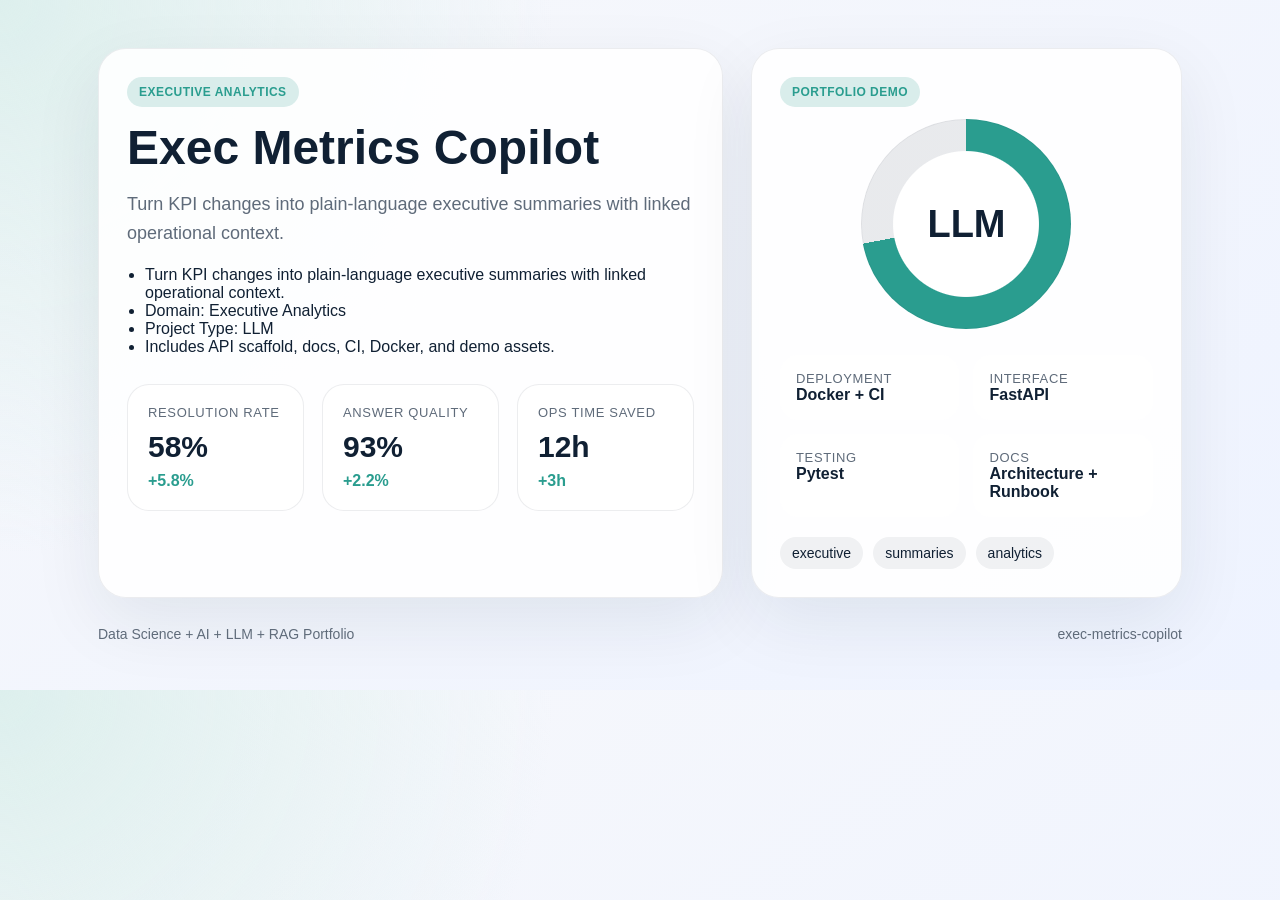
==== demo/index.html @ 7543a05c "Publish production-ready portfolio project" ====
<!doctype html>
        <html lang="en">
        <head>
          <meta charset="utf-8">
          <meta name="viewport" content="width=device-width, initial-scale=1">
          <title>Exec Metrics Copilot</title>
          <style>
            :root {
              --accent: #2a9d8f;
              --ink: #102033;
              --muted: #5f6b7a;
              --card: rgba(255,255,255,0.88);
              --bg-1: #f7f8fb;
              --bg-2: #eef3ff;
            }
            * { box-sizing: border-box; }
            body {
              margin: 0;
              font-family: "Avenir Next", "Segoe UI", sans-serif;
              color: var(--ink);
              background:
                radial-gradient(circle at top left, color-mix(in srgb, var(--accent) 16%, white), transparent 38%),
                linear-gradient(145deg, var(--bg-1), var(--bg-2));
            }
            main {
              max-width: 1180px;
              margin: 0 auto;
              padding: 48px;
            }
            .hero {
              display: grid;
              grid-template-columns: 1.45fr 1fr;
              gap: 28px;
              align-items: stretch;
            }
            .panel {
              background: var(--card);
              border: 1px solid rgba(16, 32, 51, 0.08);
              border-radius: 28px;
              padding: 28px;
              box-shadow: 0 24px 70px rgba(16, 32, 51, 0.08);
            }
            .eyebrow {
              display: inline-flex;
              padding: 8px 12px;
              border-radius: 999px;
              background: color-mix(in srgb, var(--accent) 18%, white);
              color: var(--accent);
              font-weight: 700;
              letter-spacing: 0.04em;
              text-transform: uppercase;
              font-size: 12px;
            }
            h1 {
              font-size: 48px;
              line-height: 1.03;
              margin: 16px 0 18px;
            }
            p {
              color: var(--muted);
              font-size: 18px;
              line-height: 1.6;
              margin: 0 0 18px;
            }
            ul {
              margin: 18px 0 0;
              padding-left: 18px;
              color: var(--ink);
            }
            .cards {
              display: grid;
              grid-template-columns: repeat(3, 1fr);
              gap: 18px;
              margin-top: 28px;
            }
            .card {
              background: white;
              border-radius: 22px;
              padding: 20px;
              border: 1px solid rgba(16, 32, 51, 0.08);
            }
            .card span, .meta span {
              display: block;
              color: var(--muted);
              font-size: 13px;
              text-transform: uppercase;
              letter-spacing: 0.05em;
            }
            .card strong {
              display: block;
              font-size: 30px;
              margin: 10px 0 8px;
            }
            .card em {
              color: var(--accent);
              font-style: normal;
              font-weight: 700;
            }
            .visual {
              min-height: 100%;
              display: flex;
              flex-direction: column;
              justify-content: space-between;
            }
            .ring {
              width: 210px;
              height: 210px;
              margin: 12px auto 26px;
              border-radius: 50%;
              background:
                radial-gradient(circle closest-side, white 69%, transparent 70%),
                conic-gradient(var(--accent) 0 72%, rgba(16, 32, 51, 0.09) 72% 100%);
              display: grid;
              place-items: center;
              box-shadow: inset 0 0 0 1px rgba(16, 32, 51, 0.05);
            }
            .ring strong {
              font-size: 38px;
            }
            .meta {
              display: grid;
              grid-template-columns: repeat(2, 1fr);
              gap: 14px;
            }
            .meta article {
              background: white;
              border-radius: 18px;
              padding: 16px;
            }
            .tag-list {
              display: flex;
              flex-wrap: wrap;
              gap: 10px;
              list-style: none;
              padding: 0;
              margin: 20px 0 0;
            }
            .tag-list li {
              padding: 8px 12px;
              border-radius: 999px;
              background: rgba(16, 32, 51, 0.06);
              font-size: 14px;
            }
            .footer {
              margin-top: 28px;
              display: flex;
              justify-content: space-between;
              color: var(--muted);
              font-size: 14px;
            }
          </style>
        </head>
        <body>
          <main>
            <section class="hero">
              <div class="panel">
                <span class="eyebrow">Executive Analytics</span>
                <h1>Exec Metrics Copilot</h1>
                <p>Turn KPI changes into plain-language executive summaries with linked operational context.</p>
                <ul>
                  <li>Turn KPI changes into plain-language executive summaries with linked operational context.</li><li>Domain: Executive Analytics</li><li>Project Type: LLM</li><li>Includes API scaffold, docs, CI, Docker, and demo assets.</li>
                </ul>
                <div class="cards">
                  <article class='card'><span>Resolution Rate</span><strong>58%</strong><em>+5.8%</em></article>
<article class='card'><span>Answer Quality</span><strong>93%</strong><em>+2.2%</em></article>
<article class='card'><span>Ops Time Saved</span><strong>12h</strong><em>+3h</em></article>
                </div>
              </div>
              <div class="panel visual">
                <div>
                  <span class="eyebrow">Portfolio Demo</span>
                  <div class="ring"><strong>LLM</strong></div>
                </div>
                <div class="meta">
                  <article><span>Deployment</span><strong>Docker + CI</strong></article>
                  <article><span>Interface</span><strong>FastAPI</strong></article>
                  <article><span>Testing</span><strong>Pytest</strong></article>
                  <article><span>Docs</span><strong>Architecture + Runbook</strong></article>
                </div>
                <ul class="tag-list"><li>executive</li><li>summaries</li><li>analytics</li></ul>
              </div>
            </section>
            <div class="footer">
              <span>Data Science + AI + LLM + RAG Portfolio</span>
              <span>exec-metrics-copilot</span>
            </div>
          </main>
        </body>
        </html>
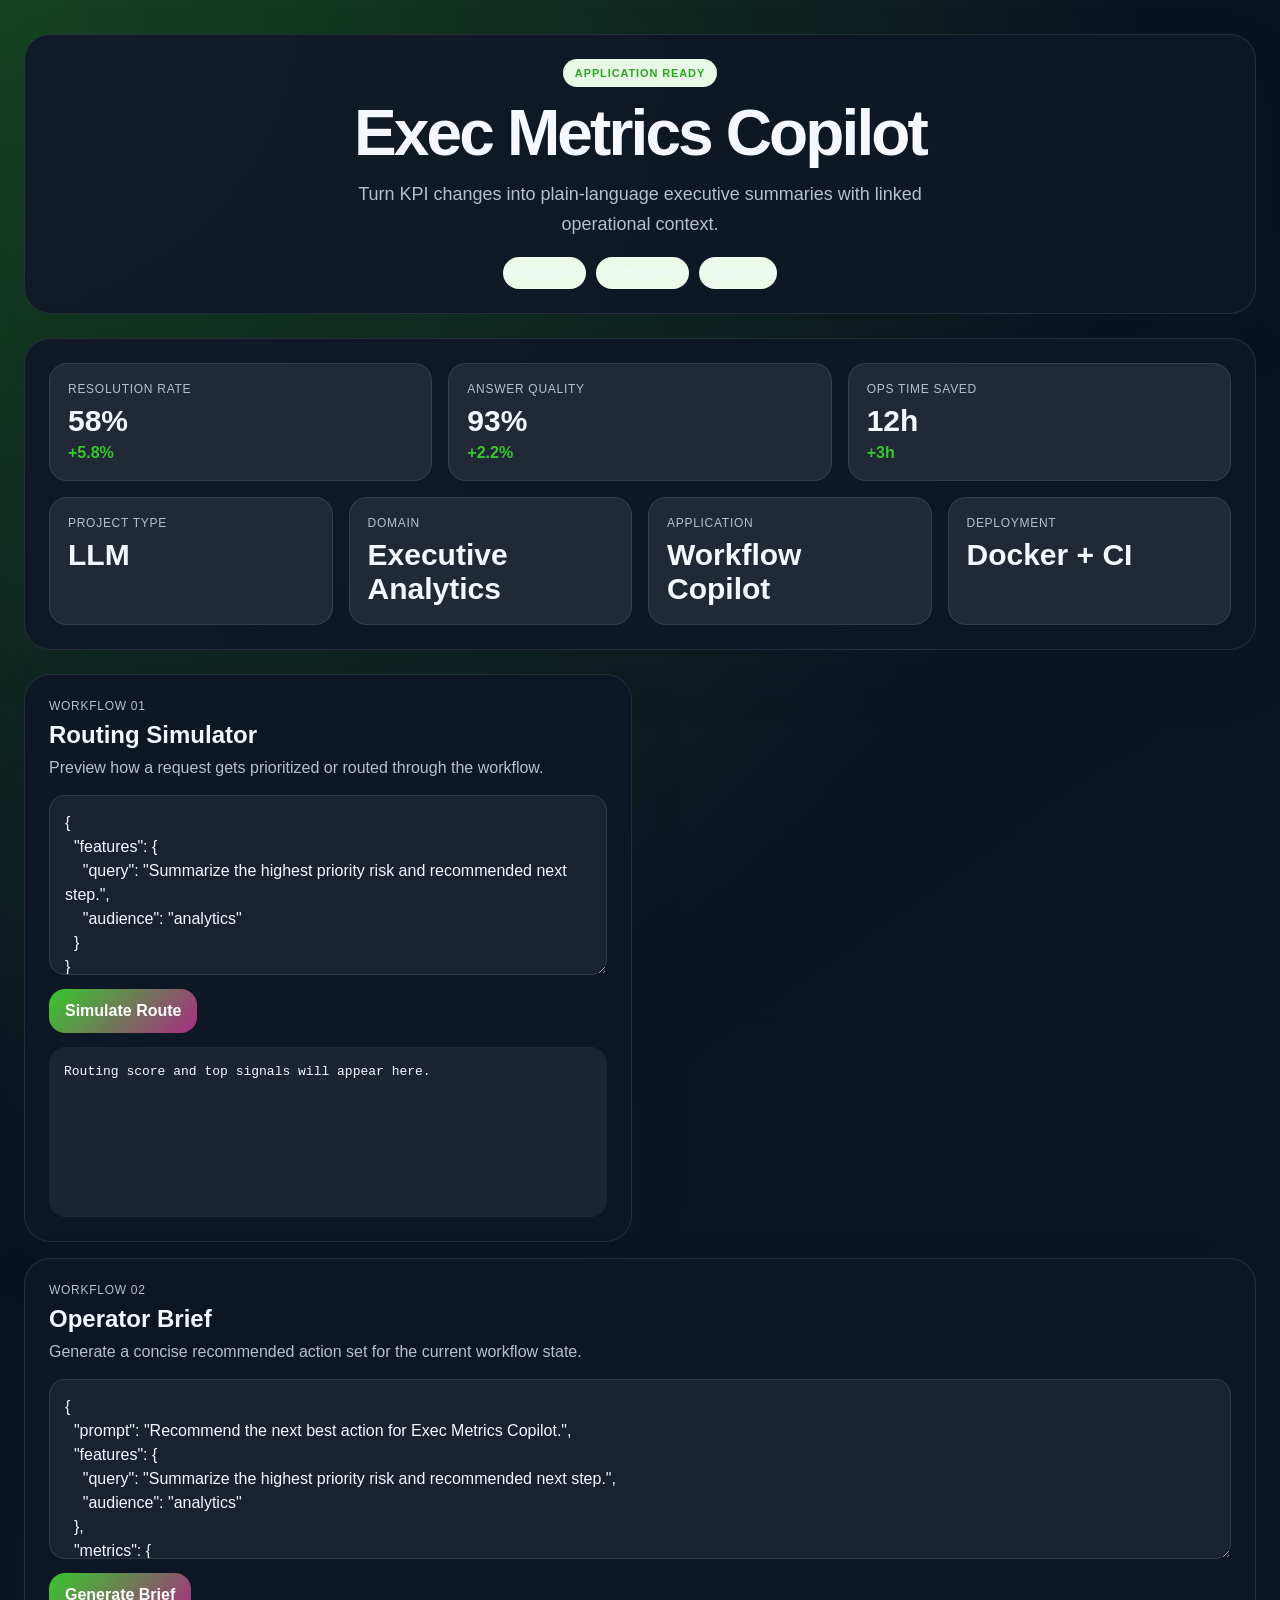
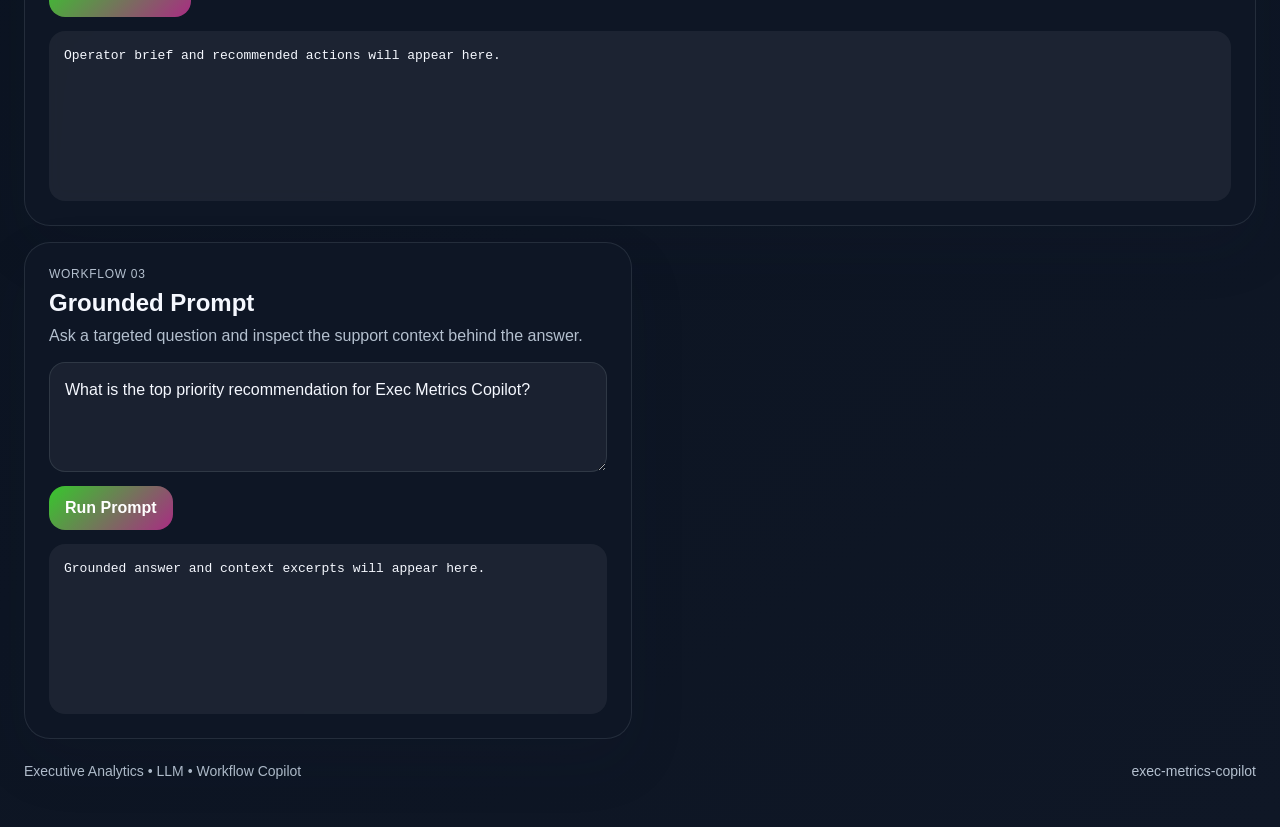
==== commit df41926e: "Publish production-ready portfolio project" ====
--- a/demo/index.html
+++ b/demo/index.html
@@ -5,186 +5,91 @@
           <meta charset="utf-8">
           <meta name="viewport" content="width=device-width, initial-scale=1">
           <title>Exec Metrics Copilot</title>
-          <style>
-            :root {
-              --accent: #2a9d8f;
-              --ink: #102033;
-              --muted: #5f6b7a;
-              --card: rgba(255,255,255,0.88);
-              --bg-1: #f7f8fb;
-              --bg-2: #eef3ff;
-            }
-            * { box-sizing: border-box; }
-            body {
-              margin: 0;
-              font-family: "Avenir Next", "Segoe UI", sans-serif;
-              color: var(--ink);
-              background:
-                radial-gradient(circle at top left, color-mix(in srgb, var(--accent) 16%, white), transparent 38%),
-                linear-gradient(145deg, var(--bg-1), var(--bg-2));
-            }
-            main {
-              max-width: 1180px;
-              margin: 0 auto;
-              padding: 48px;
-            }
-            .hero {
-              display: grid;
-              grid-template-columns: 1.45fr 1fr;
-              gap: 28px;
-              align-items: stretch;
-            }
-            .panel {
-              background: var(--card);
-              border: 1px solid rgba(16, 32, 51, 0.08);
-              border-radius: 28px;
-              padding: 28px;
-              box-shadow: 0 24px 70px rgba(16, 32, 51, 0.08);
-            }
-            .eyebrow {
-              display: inline-flex;
-              padding: 8px 12px;
-              border-radius: 999px;
-              background: color-mix(in srgb, var(--accent) 18%, white);
-              color: var(--accent);
-              font-weight: 700;
-              letter-spacing: 0.04em;
-              text-transform: uppercase;
-              font-size: 12px;
-            }
-            h1 {
-              font-size: 48px;
-              line-height: 1.03;
-              margin: 16px 0 18px;
-            }
-            p {
-              color: var(--muted);
-              font-size: 18px;
-              line-height: 1.6;
-              margin: 0 0 18px;
-            }
-            ul {
-              margin: 18px 0 0;
-              padding-left: 18px;
-              color: var(--ink);
-            }
-            .cards {
-              display: grid;
-              grid-template-columns: repeat(3, 1fr);
-              gap: 18px;
-              margin-top: 28px;
-            }
-            .card {
-              background: white;
-              border-radius: 22px;
-              padding: 20px;
-              border: 1px solid rgba(16, 32, 51, 0.08);
-            }
-            .card span, .meta span {
-              display: block;
-              color: var(--muted);
-              font-size: 13px;
-              text-transform: uppercase;
-              letter-spacing: 0.05em;
-            }
-            .card strong {
-              display: block;
-              font-size: 30px;
-              margin: 10px 0 8px;
-            }
-            .card em {
-              color: var(--accent);
-              font-style: normal;
-              font-weight: 700;
-            }
-            .visual {
-              min-height: 100%;
-              display: flex;
-              flex-direction: column;
-              justify-content: space-between;
-            }
-            .ring {
-              width: 210px;
-              height: 210px;
-              margin: 12px auto 26px;
-              border-radius: 50%;
-              background:
-                radial-gradient(circle closest-side, white 69%, transparent 70%),
-                conic-gradient(var(--accent) 0 72%, rgba(16, 32, 51, 0.09) 72% 100%);
-              display: grid;
-              place-items: center;
-              box-shadow: inset 0 0 0 1px rgba(16, 32, 51, 0.05);
-            }
-            .ring strong {
-              font-size: 38px;
-            }
-            .meta {
-              display: grid;
-              grid-template-columns: repeat(2, 1fr);
-              gap: 14px;
-            }
-            .meta article {
-              background: white;
-              border-radius: 18px;
-              padding: 16px;
-            }
-            .tag-list {
-              display: flex;
-              flex-wrap: wrap;
-              gap: 10px;
-              list-style: none;
-              padding: 0;
-              margin: 20px 0 0;
-            }
-            .tag-list li {
-              padding: 8px 12px;
-              border-radius: 999px;
-              background: rgba(16, 32, 51, 0.06);
-              font-size: 14px;
-            }
-            .footer {
-              margin-top: 28px;
-              display: flex;
-              justify-content: space-between;
-              color: var(--muted);
-              font-size: 14px;
-            }
-          </style>
+          <link rel="stylesheet" href="./styles.css">
         </head>
-        <body>
-          <main>
+        <body class="surface-ink">
+          <div class="page layout-folio eyebrow-soft headline-tall modules-2 hero-align-split">
             <section class="hero">
-              <div class="panel">
-                <span class="eyebrow">Executive Analytics</span>
-                <h1>Exec Metrics Copilot</h1>
-                <p>Turn KPI changes into plain-language executive summaries with linked operational context.</p>
-                <ul>
-                  <li>Turn KPI changes into plain-language executive summaries with linked operational context.</li><li>Domain: Executive Analytics</li><li>Project Type: LLM</li><li>Includes API scaffold, docs, CI, Docker, and demo assets.</li>
+              <div class="panel hero-copy">
+                <span class="eyebrow" data-health>Workflow Copilot</span>
+                <h1 id="project-title">Exec Metrics Copilot</h1>
+                <p id="project-summary" class="lead">Turn KPI changes into plain-language executive summaries with linked operational context.</p>
+                <ul id="project-tags" class="tag-list">
+                  <li>executive</li><li>summaries</li><li>analytics</li>
                 </ul>
-                <div class="cards">
+              </div>
+              <div class="panel hero-side">
+                <div class="metric-grid">
                   <article class='card'><span>Resolution Rate</span><strong>58%</strong><em>+5.8%</em></article>
 <article class='card'><span>Answer Quality</span><strong>93%</strong><em>+2.2%</em></article>
 <article class='card'><span>Ops Time Saved</span><strong>12h</strong><em>+3h</em></article>
                 </div>
-              </div>
-              <div class="panel visual">
-                <div>
-                  <span class="eyebrow">Portfolio Demo</span>
-                  <div class="ring"><strong>LLM</strong></div>
+                <div class="mini-grid">
+                  <article class='mini-card'><span>Project Type</span><strong>LLM</strong></article><article class='mini-card'><span>Domain</span><strong>Executive Analytics</strong></article><article class='mini-card'><span>Application</span><strong>Workflow Copilot</strong></article><article class='mini-card'><span>Deployment</span><strong>Docker + CI</strong></article>
                 </div>
-                <div class="meta">
-                  <article><span>Deployment</span><strong>Docker + CI</strong></article>
-                  <article><span>Interface</span><strong>FastAPI</strong></article>
-                  <article><span>Testing</span><strong>Pytest</strong></article>
-                  <article><span>Docs</span><strong>Architecture + Runbook</strong></article>
-                </div>
-                <ul class="tag-list"><li>executive</li><li>summaries</li><li>analytics</li></ul>
               </div>
             </section>
-            <div class="footer">
-              <span>Data Science + AI + LLM + RAG Portfolio</span>
+            <section class="app-grid">
+              <article class="panel module js-module span-normal">
+          <div class="module-header">
+            <span>Workflow 01</span>
+            <h2>Routing Simulator</h2>
+            <p>Preview how a request gets prioritized or routed through the workflow.</p>
+          </div>
+          <textarea class="js-input">{
+  &quot;features&quot;: {
+    &quot;query&quot;: &quot;Summarize the highest priority risk and recommended next step.&quot;,
+    &quot;audience&quot;: &quot;analytics&quot;
+  }
+}</textarea>
+          <div class="button-row">
+            <button class="js-run" data-endpoint="/score" data-input-mode="json">Simulate Route</button>
+          </div>
+          <pre class="js-output">Routing score and top signals will appear here.</pre>
+        </article>
+<article class="panel module js-module span-wide">
+          <div class="module-header">
+            <span>Workflow 02</span>
+            <h2>Operator Brief</h2>
+            <p>Generate a concise recommended action set for the current workflow state.</p>
+          </div>
+          <textarea class="js-input">{
+  &quot;prompt&quot;: &quot;Recommend the next best action for Exec Metrics Copilot.&quot;,
+  &quot;features&quot;: {
+    &quot;query&quot;: &quot;Summarize the highest priority risk and recommended next step.&quot;,
+    &quot;audience&quot;: &quot;analytics&quot;
+  },
+  &quot;metrics&quot;: {
+    &quot;acquisition&quot;: 49.3,
+    &quot;activation&quot;: 46.5,
+    &quot;retention&quot;: 57.6,
+    &quot;revenue&quot;: 96.1
+  }
+}</textarea>
+          <div class="button-row">
+            <button class="js-run" data-endpoint="/recommend" data-input-mode="json">Generate Brief</button>
+          </div>
+          <pre class="js-output">Operator brief and recommended actions will appear here.</pre>
+        </article>
+<article class="panel module js-module span-normal">
+  <div class="module-header">
+    <span>Workflow 03</span>
+    <h2>Grounded Prompt</h2>
+    <p>Ask a targeted question and inspect the support context behind the answer.</p>
+  </div>
+  <textarea class="js-input module-input-text">What is the top priority recommendation for Exec Metrics Copilot?</textarea>
+  <div class="button-row">
+    <button class="js-run" data-endpoint="/query" data-input-mode="text">Run Prompt</button>
+  </div>
+  <pre class="js-output">Grounded answer and context excerpts will appear here.</pre>
+</article>
+            </section>
+            <footer class="footer">
+              <span>Executive Analytics • LLM • Workflow Copilot</span>
               <span>exec-metrics-copilot</span>
-            </div>
-          </main>
+            </footer>
+          </div>
+          <script id="bootstrap-data" type="application/json">{"project": {"slug": "exec-metrics-copilot", "title": "Exec Metrics Copilot", "project_type": "llm", "domain": "Executive Analytics", "summary": "Turn KPI changes into plain-language executive summaries with linked operational context.", "tags": ["executive", "summaries", "analytics"]}, "app_archetype": "copilot", "ui_profile": {"layout": "folio", "surface": "ink", "font_stack": "\"IBM Plex Sans\", \"Segoe UI\", sans-serif", "radius": 26, "shadow": 58, "eyebrow_style": "soft", "module_columns": 2, "hero_align": "split", "headline_mode": "tall"}, "app_modules": [{"label": "Workflow 01", "title": "Routing Simulator", "description": "Preview how a request gets prioritized or routed through the workflow.", "endpoint": "/score", "input_mode": "json", "cta": "Simulate Route", "prefill": "{\n  \"features\": {\n    \"query\": \"Summarize the highest priority risk and recommended next step.\",\n    \"audience\": \"analytics\"\n  }\n}", "hint": "Routing score and top signals will appear here.", "span": "normal"}, {"label": "Workflow 02", "title": "Operator Brief", "description": "Generate a concise recommended action set for the current workflow state.", "endpoint": "/recommend", "input_mode": "json", "cta": "Generate Brief", "prefill": "{\n  \"prompt\": \"Recommend the next best action for Exec Metrics Copilot.\",\n  \"features\": {\n    \"query\": \"Summarize the highest priority risk and recommended next step.\",\n    \"audience\": \"analytics\"\n  },\n  \"metrics\": {\n    \"acquisition\": 49.3,\n    \"activation\": 46.5,\n    \"retention\": 57.6,\n    \"revenue\": 96.1\n  }\n}", "hint": "Operator brief and recommended actions will appear here.", "span": "wide"}, {"label": "Workflow 03", "title": "Grounded Prompt", "description": "Ask a targeted question and inspect the support context behind the answer.", "endpoint": "/query", "input_mode": "text", "cta": "Run Prompt", "prefill": "What is the top priority recommendation for Exec Metrics Copilot?", "hint": "Grounded answer and context excerpts will appear here.", "span": "normal"}], "sample_features": {"query": "Summarize the highest priority risk and recommended next step.", "audience": "analytics"}, "sample_metrics": {"acquisition": 49.3, "activation": 46.5, "retention": 57.6, "revenue": 96.1}, "knowledge_base": ["Exec Metrics Copilot is positioned as a Executive Analytics starter that emphasizes fast iteration, clear documentation, and production-friendly interfaces.", "The primary value proposition is: Turn KPI changes into plain-language executive summaries with linked operational context.", "Recommended operating model: ship a small API, add observability, validate outputs with stakeholder review, and monitor the top business KPI every week.", "Typical stakeholders include analytics, operations, product, and leadership teams working on executive, summaries, analytics."], "dashboard_metrics": [{"label": "Resolution Rate", "value": "58%", "delta": "+5.8%"}, {"label": "Answer Quality", "value": "93%", "delta": "+2.2%"}, {"label": "Ops Time Saved", "value": "12h", "delta": "+3h"}]}</script>
+          <script src="./app.js"></script>
         </body>
         </html>
--- a/demo/styles.css
+++ b/demo/styles.css
@@ -0,0 +1,348 @@
+
+:root {
+  --accent: #36c82c;
+  --accent-2: #a92c83;
+  --accent-soft: color-mix(in srgb, var(--accent) 18%, white);
+  --radius: 26px;
+  --shadow-size: 58px;
+  --font-stack: "IBM Plex Sans", "Segoe UI", sans-serif;
+  --bg: #f4f7fb;
+  --card: rgba(255, 255, 255, 0.86);
+  --line: rgba(16, 32, 51, 0.08);
+  --ink: #102033;
+  --muted: #5f6b7a;
+  --output-bg: #0d1b2e;
+  --output-ink: #dae8ff;
+}
+* { box-sizing: border-box; }
+html, body { margin: 0; min-height: 100%; }
+body {
+  font-family: var(--font-stack);
+  color: var(--ink);
+  background: linear-gradient(145deg, #f8fbff, var(--bg));
+}
+body.surface-mist {
+  --bg: #eef4fb;
+  background:
+    radial-gradient(circle at top left, color-mix(in srgb, var(--accent) 18%, white), transparent 34%),
+    linear-gradient(145deg, #fbfdff, var(--bg));
+}
+body.surface-aurora {
+  --bg: #edf1ff;
+  background:
+    radial-gradient(circle at 0% 0%, color-mix(in srgb, var(--accent) 22%, white), transparent 38%),
+    radial-gradient(circle at 100% 100%, color-mix(in srgb, var(--accent-2) 20%, white), transparent 28%),
+    linear-gradient(135deg, #f7f8ff, var(--bg));
+}
+body.surface-sand {
+  --bg: #f5efe8;
+  --card: rgba(255, 251, 246, 0.9);
+  background:
+    linear-gradient(135deg, rgba(255,255,255,0.82), rgba(245, 239, 232, 0.98)),
+    radial-gradient(circle at top right, color-mix(in srgb, var(--accent) 16%, white), transparent 32%);
+}
+body.surface-slate {
+  --bg: #ecf0f7;
+  --card: rgba(248, 250, 255, 0.88);
+  background:
+    linear-gradient(160deg, #f7f9fc, var(--bg)),
+    radial-gradient(circle at bottom left, color-mix(in srgb, var(--accent-2) 16%, white), transparent 34%);
+}
+body.surface-paper {
+  --bg: #f8f8f4;
+  --card: rgba(255,255,255,0.93);
+  background:
+    linear-gradient(180deg, #fffefb, var(--bg));
+}
+body.surface-ink {
+  --bg: #0f1726;
+  --card: rgba(15, 23, 38, 0.88);
+  --line: rgba(226, 238, 255, 0.1);
+  --ink: #f5f8ff;
+  --muted: #b4c0cf;
+  --output-bg: rgba(255,255,255,0.06);
+  --output-ink: #f5f8ff;
+  background:
+    radial-gradient(circle at top left, color-mix(in srgb, var(--accent) 28%, transparent), transparent 42%),
+    linear-gradient(145deg, #09111d, var(--bg));
+}
+.page {
+  max-width: 1360px;
+  margin: 0 auto;
+  padding: 34px 24px 48px;
+  display: grid;
+  gap: 24px;
+}
+.panel {
+  background: var(--card);
+  border: 1px solid var(--line);
+  border-radius: var(--radius);
+  box-shadow: 0 24px var(--shadow-size) rgba(16, 32, 51, 0.1);
+  backdrop-filter: blur(18px);
+}
+.hero {
+  display: grid;
+  gap: 24px;
+}
+.hero-copy,
+.hero-side,
+.module {
+  padding: 24px;
+}
+.eyebrow {
+  display: inline-flex;
+  align-items: center;
+  gap: 8px;
+  padding: 8px 12px;
+  border-radius: 999px;
+  background: var(--accent-soft);
+  color: var(--accent);
+  text-transform: uppercase;
+  letter-spacing: 0.08em;
+  font-size: 11px;
+  font-weight: 800;
+}
+.page.eyebrow-outline .eyebrow {
+  background: transparent;
+  border: 1px solid color-mix(in srgb, var(--accent) 40%, white);
+}
+.page.eyebrow-soft .eyebrow {
+  background: color-mix(in srgb, var(--accent) 12%, white);
+  color: color-mix(in srgb, var(--accent) 82%, black);
+}
+h1 {
+  margin: 14px 0 12px;
+  font-size: clamp(2.2rem, 5vw, 4.4rem);
+  line-height: 0.96;
+  letter-spacing: -0.045em;
+}
+.page.headline-compact h1 { max-width: 10ch; }
+.page.headline-tall h1 { line-height: 1.03; font-size: clamp(2.4rem, 5vw, 4.8rem); }
+.lead {
+  margin: 0;
+  font-size: 18px;
+  line-height: 1.68;
+  color: var(--muted);
+  max-width: 62ch;
+}
+.tag-list {
+  list-style: none;
+  display: flex;
+  flex-wrap: wrap;
+  gap: 10px;
+  margin: 18px 0 0;
+  padding: 0;
+}
+.tag-list li {
+  padding: 8px 12px;
+  border-radius: 999px;
+  background: color-mix(in srgb, var(--accent) 10%, white);
+  color: var(--ink);
+  font-size: 14px;
+}
+.hero-side {
+  display: grid;
+  gap: 16px;
+}
+.metric-grid,
+.mini-grid,
+.app-grid {
+  display: grid;
+  gap: 16px;
+}
+.card,
+.mini-card {
+  background: color-mix(in srgb, var(--card) 92%, white);
+  border: 1px solid var(--line);
+  border-radius: calc(var(--radius) - 8px);
+  padding: 18px;
+}
+.card span,
+.mini-card span,
+.module-header span {
+  display: block;
+  color: var(--muted);
+  text-transform: uppercase;
+  letter-spacing: 0.06em;
+  font-size: 12px;
+}
+.card strong,
+.mini-card strong {
+  display: block;
+  margin-top: 8px;
+  font-size: 30px;
+}
+.card em {
+  display: inline-block;
+  margin-top: 6px;
+  font-style: normal;
+  color: var(--accent);
+  font-weight: 700;
+}
+.module {
+  display: grid;
+  gap: 14px;
+}
+.module-header h2 {
+  margin: 8px 0 6px;
+  font-size: 24px;
+}
+.module-header p {
+  margin: 0;
+  color: var(--muted);
+  line-height: 1.6;
+}
+textarea,
+button {
+  font: inherit;
+}
+textarea {
+  width: 100%;
+  min-height: 180px;
+  resize: vertical;
+  border: 1px solid var(--line);
+  border-radius: calc(var(--radius) - 10px);
+  padding: 15px;
+  background: rgba(255,255,255,0.82);
+  color: var(--ink);
+  line-height: 1.5;
+}
+body.surface-ink textarea {
+  background: rgba(255,255,255,0.05);
+}
+.module-input-text {
+  min-height: 110px;
+}
+.button-row {
+  display: flex;
+  flex-wrap: wrap;
+  gap: 10px;
+}
+button {
+  border: 0;
+  border-radius: 16px;
+  background: linear-gradient(135deg, var(--accent), var(--accent-2));
+  color: white;
+  padding: 13px 16px;
+  font-weight: 700;
+  cursor: pointer;
+}
+pre {
+  margin: 0;
+  white-space: pre-wrap;
+  word-break: break-word;
+  background: var(--output-bg);
+  color: var(--output-ink);
+  border-radius: calc(var(--radius) - 10px);
+  padding: 15px;
+  min-height: 170px;
+  line-height: 1.58;
+  font-size: 13px;
+  overflow: auto;
+}
+.footer {
+  display: flex;
+  justify-content: space-between;
+  color: var(--muted);
+  font-size: 14px;
+}
+.page.layout-horizon .hero {
+  grid-template-columns: 1.45fr 1fr;
+  align-items: stretch;
+}
+.page.layout-horizon.modules-2 .app-grid,
+.page.layout-horizon.modules-3 .app-grid {
+  grid-template-columns: repeat(3, minmax(0, 1fr));
+}
+.page.layout-rail .hero {
+  grid-template-columns: 0.92fr 1.08fr;
+}
+.page.layout-rail .hero-copy {
+  padding-top: 34px;
+}
+.page.layout-rail .app-grid {
+  grid-template-columns: repeat(2, minmax(0, 1fr));
+}
+.page.layout-folio .hero {
+  grid-template-columns: 1fr;
+}
+.page.layout-folio .hero-copy {
+  text-align: center;
+}
+.page.layout-folio .lead {
+  margin-inline: auto;
+}
+.page.layout-folio .tag-list {
+  justify-content: center;
+}
+.page.layout-folio .metric-grid {
+  grid-template-columns: repeat(3, minmax(0, 1fr));
+}
+.page.layout-folio .mini-grid {
+  grid-template-columns: repeat(4, minmax(0, 1fr));
+}
+.page.layout-folio .app-grid {
+  grid-template-columns: repeat(2, minmax(0, 1fr));
+}
+.page.layout-board .hero {
+  grid-template-columns: 1fr;
+}
+.page.layout-board .hero-side {
+  grid-template-columns: 1.2fr 0.8fr;
+  align-items: start;
+}
+.page.layout-board .metric-grid {
+  grid-template-columns: repeat(3, minmax(0, 1fr));
+}
+.page.layout-board .app-grid {
+  grid-template-columns: repeat(4, minmax(0, 1fr));
+}
+.page.layout-stack .hero {
+  grid-template-columns: 1fr;
+}
+.page.layout-stack .hero-side {
+  grid-template-columns: repeat(2, minmax(0, 1fr));
+}
+.page.layout-stack .app-grid {
+  grid-template-columns: repeat(3, minmax(0, 1fr));
+}
+.page.layout-console .hero {
+  grid-template-columns: 1.1fr 0.9fr;
+}
+.page.layout-console .panel,
+.page.layout-console .card,
+.page.layout-console .mini-card {
+  border-radius: 18px;
+}
+.page.modules-2 .app-grid {
+  grid-template-columns: repeat(2, minmax(0, 1fr));
+}
+.module.span-wide {
+  grid-column: span 2;
+}
+.hero-align-center .hero-copy {
+  text-align: center;
+}
+.hero-align-center .lead,
+.hero-align-center .tag-list {
+  margin-inline: auto;
+  justify-content: center;
+}
+@media (max-width: 1120px) {
+  .page.layout-horizon .hero,
+  .page.layout-rail .hero,
+  .page.layout-console .hero,
+  .page.layout-board .hero-side,
+  .page.layout-folio .mini-grid,
+  .page.layout-stack .hero-side,
+  .page.modules-2 .app-grid,
+  .page.layout-board .app-grid,
+  .page.layout-stack .app-grid,
+  .page.layout-horizon.modules-3 .app-grid,
+  .page.layout-folio .app-grid {
+    grid-template-columns: 1fr;
+  }
+  .module.span-wide {
+    grid-column: auto;
+  }
+}
